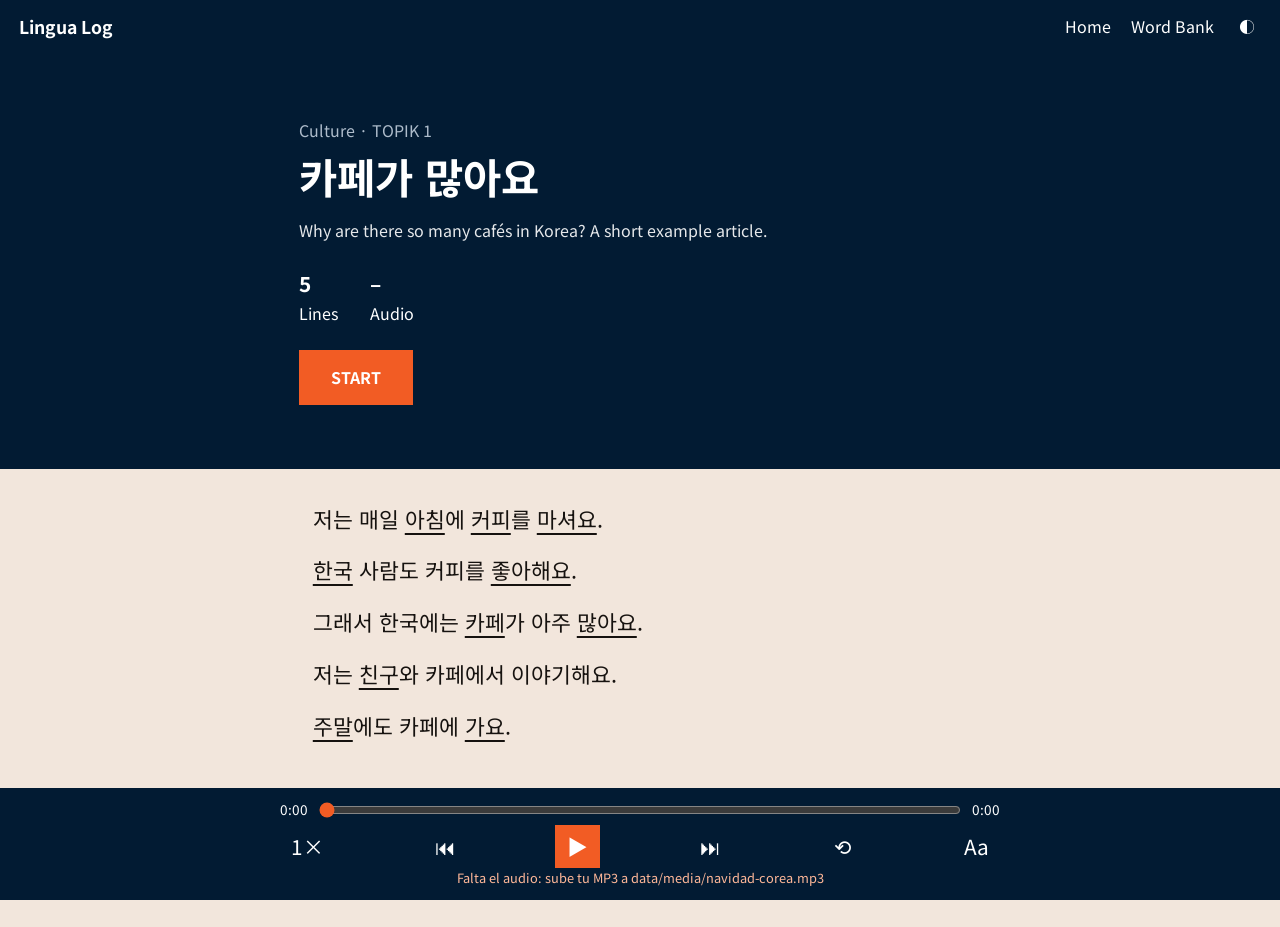
==== article.html @ c4682bcc "Add files via upload" ====
<!DOCTYPE html><html lang="es"><head><meta charset="utf-8"><meta name="viewport" content="width=device-width,initial-scale=1,viewport-fit=cover"><title>Lingua Log · Artículo</title>
<link rel="preconnect" href="https://fonts.googleapis.com"><link href="https://fonts.googleapis.com/css2?family=Noto+Sans+KR:wght@400;700&family=Noto+Sans+JP:wght@400;700&family=Noto+Sans+SC:wght@400;700&display=swap" rel="stylesheet">
<link rel="stylesheet" href="css/style.css"></head><body>
<section class="hero" id="hero"></section>
<main class="reader" id="reader"></main>
<div id="tip" hidden></div>
<footer class="player"><div class="row"><span id="cur">0:00</span><input type="range" id="bar" min="0" max="0" step="0.1" value="0" aria-label="Progreso"><span id="dur">0:00</span></div>
<div class="row ctl"><button id="spd" aria-label="Velocidad">1×</button><button id="prev" aria-label="Línea anterior">⏮</button><button id="play" aria-label="Reproducir">▶</button><button id="next" aria-label="Línea siguiente">⏭</button><button id="rep" aria-label="Repetir línea">⟲</button><button id="big" aria-label="Texto grande">Aa</button></div>
<p id="note" hidden></p></footer>
<script src="js/app.js"></script><script src="js/reader.js"></script></body></html>
---- css/style.css ----
:root{color-scheme:light;--bg:#F2E6DC;--fg:#16120f;--mut:#5b6472;--navy:#021B33;--acc:#F25C24;--line:rgba(0,0,0,.18);--hl:#fbd3bd}
:root[data-theme=dark]{color-scheme:dark;--bg:#0b1622;--fg:#efe9e2;--mut:#9aa6b4;--line:rgba(255,255,255,.2);--hl:#3b2518}
@media(prefers-color-scheme:dark){:root:not([data-theme=light]){color-scheme:dark;--bg:#0b1622;--fg:#efe9e2;--mut:#9aa6b4;--line:rgba(255,255,255,.2);--hl:#3b2518}}
*{box-sizing:border-box;margin:0}
body{background:var(--bg);color:var(--fg);font-family:'Noto Sans KR','Noto Sans JP','Noto Sans SC',system-ui,sans-serif;line-height:1.6}
a{color:inherit}
button{font:inherit;cursor:pointer;border:0;border-radius:0;background:none;color:inherit}
:focus-visible{outline:3px solid var(--acc);outline-offset:2px}
.top{position:sticky;top:0;z-index:5;display:flex;justify-content:space-between;align-items:center;padding:.8rem 1.2rem;padding-top:calc(.8rem + env(safe-area-inset-top,0px));background:var(--navy);color:#fff}
.top nav{display:flex;gap:1.2rem;align-items:center}
.top a{text-decoration:none}.logo{font-weight:700;font-size:1.1rem}
.wrap{max-width:720px;margin:0 auto;padding:1.5rem 1.2rem}
.hero{background:var(--navy);color:#fff;padding:2.5rem 0}
.hero h1{font-size:clamp(1.8rem,6vw,2.6rem);line-height:1.25;margin:.4rem 0 1rem}
.hero p{opacity:.9}.meta{color:var(--mut)}.hero .meta{color:#aebccb}
.stats{display:flex;gap:2rem;margin:1.5rem 0}.stats b{display:block;font-size:1.3rem}
.btn{display:inline-block;background:var(--acc);color:#fff;font-weight:700;padding:.9rem 2rem;text-decoration:none}
.card{display:block;text-decoration:none;border:1px solid var(--line);padding:1rem 1.2rem;margin-bottom:.8rem}
.card:hover{border-color:var(--acc)}.card h3{font-size:1.2rem}
.reader{max-width:720px;margin:0 auto;padding:1.5rem 1.2rem 11rem;font-size:1.35rem;line-height:2.1}
.reader.big{font-size:1.7rem}
.line{padding:.2rem .6rem;cursor:pointer;border-left:4px solid transparent}
.line.on{background:var(--hl);border-left-color:var(--acc)}
.reader img{display:block;max-width:100%;margin:1rem 0}
u.w{text-decoration:underline;text-underline-offset:5px;cursor:pointer}
#tip{position:fixed;left:50%;transform:translateX(-50%);bottom:9rem;background:var(--navy);color:#fff;padding:.7rem 1.2rem;max-width:90%;border-left:4px solid var(--acc);z-index:6}
.player{position:fixed;inset:auto 0 0 0;background:var(--navy);color:#fff;padding:.7rem 1rem calc(.7rem + env(safe-area-inset-bottom,0px));z-index:5}
.player .row{display:flex;align-items:center;gap:.7rem;max-width:720px;margin:0 auto;font-size:.85rem}
.player input{flex:1;accent-color:var(--acc)}
.ctl{justify-content:space-between;margin-top:.3rem!important}
.ctl button{font-size:1.3rem;padding:.3rem .7rem;min-width:2.8rem}
.ctl #play{background:var(--acc)}
.ctl button.active{color:var(--acc)}
#note{font-size:.8rem;color:#ffb899;text-align:center}
.tabs{display:flex;gap:.4rem;flex-wrap:wrap;margin:1rem 0}
.tabs button{padding:.5rem 1rem;border:1px solid var(--line)}.tabs .active{background:var(--acc);color:#fff;border-color:var(--acc)}
input[type=search]{width:100%;padding:.8rem;font:inherit;border:1px solid var(--line);background:transparent;color:var(--fg);border-radius:0}
.wb{display:grid;grid-template-columns:1fr 1.5fr auto;gap:.5rem 1rem;padding:.6rem 0;border-bottom:1px solid var(--line)}
.wb small{color:var(--mut)}
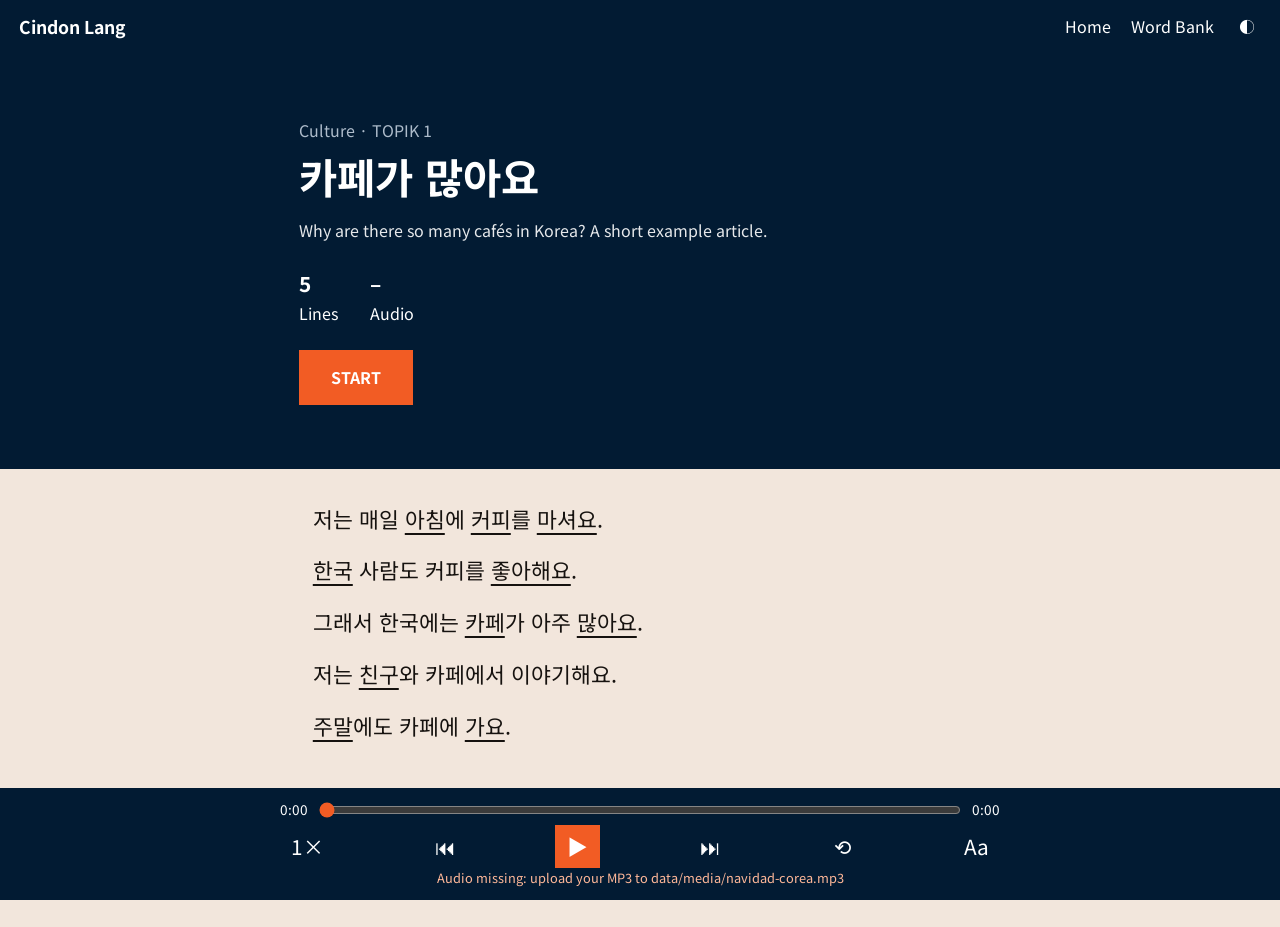
==== commit 27e089ae: "Add files via upload" ====
--- a/article.html
+++ b/article.html
@@ -1,10 +1,10 @@
-<!DOCTYPE html><html lang="es"><head><meta charset="utf-8"><meta name="viewport" content="width=device-width,initial-scale=1,viewport-fit=cover"><title>Lingua Log · Artículo</title>
+<!DOCTYPE html><html lang="en"><head><meta charset="utf-8"><meta name="viewport" content="width=device-width,initial-scale=1,viewport-fit=cover"><title>Cindon Lang · Article</title>
 <link rel="preconnect" href="https://fonts.googleapis.com"><link href="https://fonts.googleapis.com/css2?family=Noto+Sans+KR:wght@400;700&family=Noto+Sans+JP:wght@400;700&family=Noto+Sans+SC:wght@400;700&display=swap" rel="stylesheet">
 <link rel="stylesheet" href="css/style.css"></head><body>
 <section class="hero" id="hero"></section>
 <main class="reader" id="reader"></main>
 <div id="tip" hidden></div>
-<footer class="player"><div class="row"><span id="cur">0:00</span><input type="range" id="bar" min="0" max="0" step="0.1" value="0" aria-label="Progreso"><span id="dur">0:00</span></div>
-<div class="row ctl"><button id="spd" aria-label="Velocidad">1×</button><button id="prev" aria-label="Línea anterior">⏮</button><button id="play" aria-label="Reproducir">▶</button><button id="next" aria-label="Línea siguiente">⏭</button><button id="rep" aria-label="Repetir línea">⟲</button><button id="big" aria-label="Texto grande">Aa</button></div>
+<footer class="player"><div class="row"><span id="cur">0:00</span><input type="range" id="bar" min="0" max="0" step="0.1" value="0" aria-label="Progress"><span id="dur">0:00</span></div>
+<div class="row ctl"><button id="spd" aria-label="Playback speed">1×</button><button id="prev" aria-label="Previous line">⏮</button><button id="play" aria-label="Play">▶</button><button id="next" aria-label="Next line">⏭</button><button id="rep" aria-label="Repeat line">⟲</button><button id="big" aria-label="Larger text">Aa</button></div>
 <p id="note" hidden></p></footer>
 <script src="js/app.js"></script><script src="js/reader.js"></script></body></html>
--- a/css/style.css
+++ b/css/style.css
@@ -20,6 +20,7 @@
 .reader{max-width:720px;margin:0 auto;padding:1.5rem 1.2rem 11rem;font-size:1.35rem;line-height:2.1}
 .reader.big{font-size:1.7rem}
 .line{padding:.2rem .6rem;cursor:pointer;border-left:4px solid transparent}
+.line.np{margin-top:1.4rem}
 .line.on{background:var(--hl);border-left-color:var(--acc)}
 .reader img{display:block;max-width:100%;margin:1rem 0}
 u.w{text-decoration:underline;text-underline-offset:5px;cursor:pointer}
